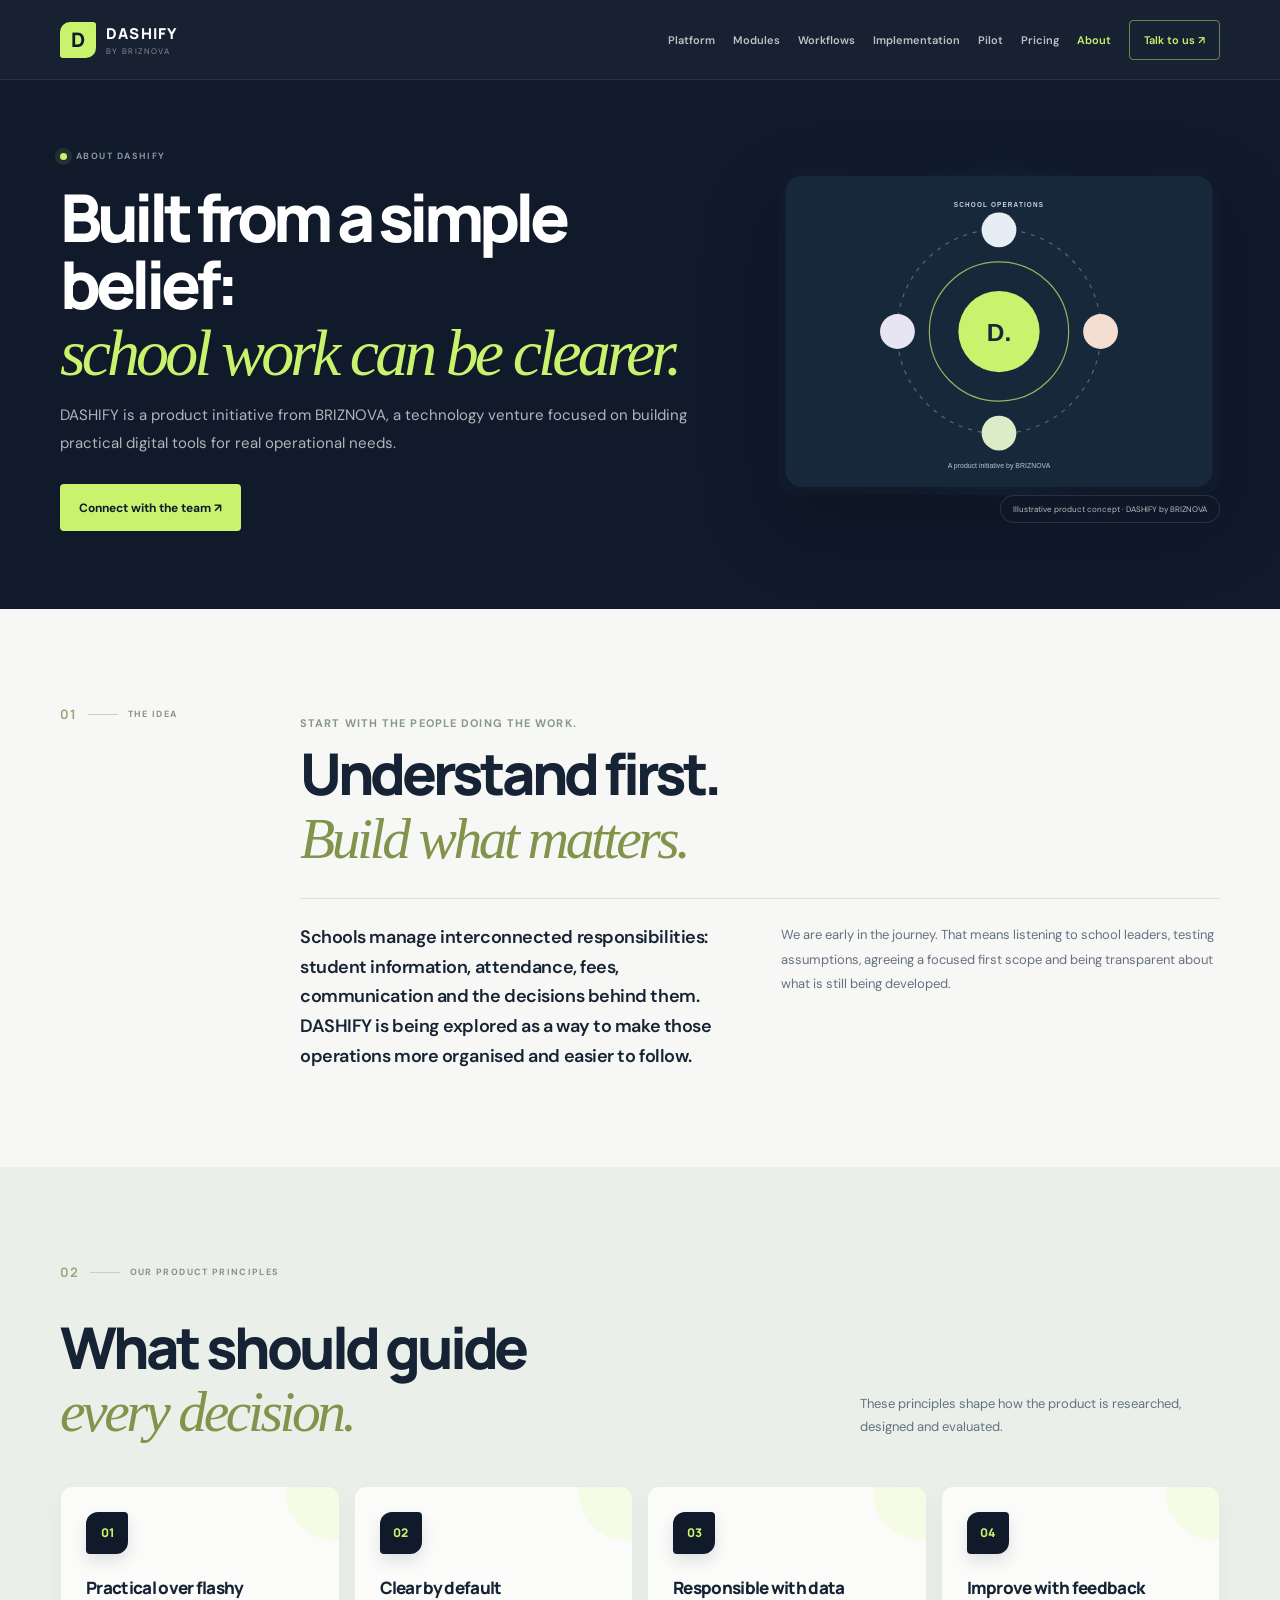
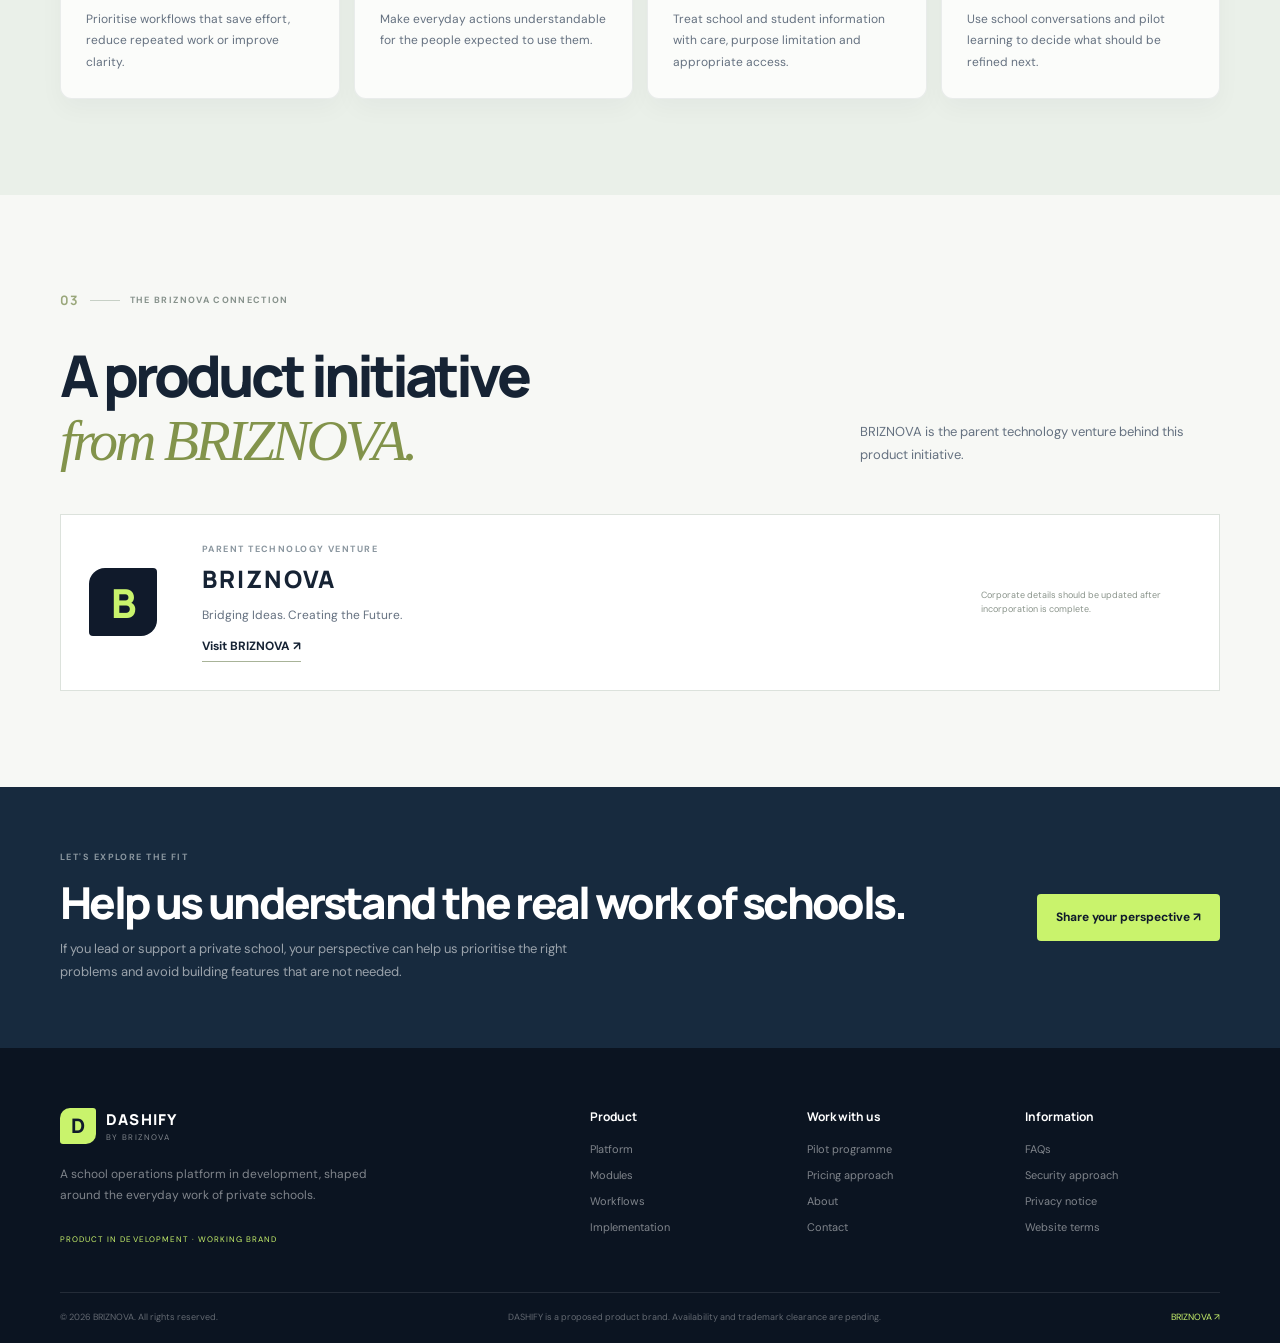
==== about.html @ c865d941 "initial commits" ====
<!doctype html><html lang='en'><head><meta charset='utf-8'><meta name='viewport' content='width=device-width, initial-scale=1'><meta name='theme-color' content='#101a2b'><meta name='description' content='Learn about DASHIFY, a school operations product initiative from BRIZNOVA, and the principles guiding development.'><meta property='og:type' content='website'><meta property='og:title' content='About DASHIFY | DASHIFY'><meta property='og:description' content='Learn about DASHIFY, a school operations product initiative from BRIZNOVA, and the principles guiding development.'><title>About DASHIFY | DASHIFY by BRIZNOVA</title><link rel='preconnect' href='https://fonts.googleapis.com'><link rel='preconnect' href='https://fonts.gstatic.com' crossorigin><link href='https://fonts.googleapis.com/css2?family=DM+Sans:wght@400;500;600;700&family=Manrope:wght@400;500;600;700;800&display=swap' rel='stylesheet'><link rel='icon' type='image/svg+xml' href='assets/dashify-mark.svg'><link rel='stylesheet' href='styles.css'></head><body><a class='skip-link' href='#main'>Skip to content</a><header class='site-header'><div class='container nav-shell'><a class='brand' href='index.html'><span class='brand-symbol'>D</span><span class='brand-copy'><strong>DASHIFY</strong><small>BY BRIZNOVA</small></span></a><button class='menu-toggle' aria-expanded='false' aria-controls='primary-nav' aria-label='Open navigation'><span></span><span></span></button><nav class='primary-nav' id='primary-nav' aria-label='Main navigation'><a href='platform.html'>Platform</a><a href='modules.html'>Modules</a><a href='workflows.html'>Workflows</a><a href='implementation.html'>Implementation</a><a href='pilot.html'>Pilot</a><a href='pricing.html'>Pricing</a><a href='about.html'>About</a><a class='nav-cta' href='contact.html'>Talk to us <span>↗</span></a></nav></div></header><main id='main'><section class='page-hero'><div class='container page-hero-grid'><div><div class='eyebrow'><i></i>ABOUT DASHIFY</div><h1>Built from a simple belief:<br><em>school work can be clearer.</em></h1><p class='hero-lede'>DASHIFY is a product initiative from BRIZNOVA, a technology venture focused on building practical digital tools for real operational needs.</p><div class='hero-actions'><a class='button button-lime' href='contact.html'>Connect with the team ↗</a></div></div><div class='hero-aside hero-aside-art'><img src='assets/about.svg' alt='DASHIFY and school operations visual' loading='eager'><span class='aside-caption'>Illustrative product concept · DASHIFY by BRIZNOVA</span></div></div></section>
<section class='section section-paper'><div class='container split-intro'><div><div class='section-kicker'><b>01</b><span></span>THE IDEA</div></div><div><p class='overline'>Start with the people doing the work.</p><h2>Understand first.<br><em>Build what matters.</em></h2><div class='intro-columns'><p class='lead-copy'>Schools manage interconnected responsibilities: student information, attendance, fees, communication and the decisions behind them. DASHIFY is being explored as a way to make those operations more organised and easier to follow.</p><p class='muted-copy'>We are early in the journey. That means listening to school leaders, testing assumptions, agreeing a focused first scope and being transparent about what is still being developed.</p></div></div></div></section>
<section class='section section-tint'><div class='container'><div class='section-head'><div class='section-kicker'><b>02</b><span></span>OUR PRODUCT PRINCIPLES</div><div class='head-row'><h2>What should guide<br><em>every decision.</em></h2><p>These principles shape how the product is researched, designed and evaluated.</p></div></div><div class='card-grid four'><article class='info-card'><div class='card-icon'>01</div><h3>Practical over flashy</h3><p>Prioritise workflows that save effort, reduce repeated work or improve clarity.</p></article><article class='info-card'><div class='card-icon'>02</div><h3>Clear by default</h3><p>Make everyday actions understandable for the people expected to use them.</p></article><article class='info-card'><div class='card-icon'>03</div><h3>Responsible with data</h3><p>Treat school and student information with care, purpose limitation and appropriate access.</p></article><article class='info-card'><div class='card-icon'>04</div><h3>Improve with feedback</h3><p>Use school conversations and pilot learning to decide what should be refined next.</p></article></div></div></section>
<section class='section section-paper'><div class='container'><div class='section-head'><div class='section-kicker'><b>03</b><span></span>THE BRIZNOVA CONNECTION</div><div class='head-row'><h2>A product initiative<br><em>from BRIZNOVA.</em></h2><p>BRIZNOVA is the parent technology venture behind this product initiative.</p></div></div><div class='parent-card'><div class='parent-mark'>B</div><div><span class='eyebrow'>PARENT TECHNOLOGY VENTURE</span><h3>BRIZNOVA</h3><p>Bridging Ideas. Creating the Future.</p><a class='text-link' href='https://briznova.com' target='_blank' rel='noopener'>Visit BRIZNOVA ↗</a></div><small>Corporate details should be updated after incorporation is complete.</small></div></div></section>
<section class='cta-band'><div class='container cta-inner'><div><span class='eyebrow'>LET'S EXPLORE THE FIT</span><h2>Help us understand the real work of schools.</h2><p>If you lead or support a private school, your perspective can help us prioritise the right problems and avoid building features that are not needed.</p></div><a class='button button-lime' href='contact.html'>Share your perspective ↗</a></div></section></main><footer class='site-footer'><div class='container footer-main'><div class='footer-brand'><a class='brand' href='index.html'><span class='brand-symbol'>D</span><span class='brand-copy'><strong>DASHIFY</strong><small>BY BRIZNOVA</small></span></a><p>A school operations platform in development, shaped around the everyday work of private schools.</p><span class='stage-note'>PRODUCT IN DEVELOPMENT · WORKING BRAND</span></div><div class='footer-links'><div><b>Product</b><a href='platform.html'>Platform</a><a href='modules.html'>Modules</a><a href='workflows.html'>Workflows</a><a href='implementation.html'>Implementation</a></div><div><b>Work with us</b><a href='pilot.html'>Pilot programme</a><a href='pricing.html'>Pricing approach</a><a href='about.html'>About</a><a href='contact.html'>Contact</a></div><div><b>Information</b><a href='faq.html'>FAQs</a><a href='security.html'>Security approach</a><a href='privacy.html'>Privacy notice</a><a href='terms.html'>Website terms</a></div></div></div><div class='container footer-bottom'><span>© <span id='year'></span> BRIZNOVA. All rights reserved.</span><span>DASHIFY is a proposed product brand. Availability and trademark clearance are pending.</span><a href='https://briznova.com' target='_blank' rel='noopener'>BRIZNOVA ↗</a></div></footer><script src='script.js' defer></script></body></html>
---- styles.css ----
:root {
  --navy: #101a2b;
  --ink: #162334;
  --muted: #657180;
  --paper: #f7f8f5;
  --tint: #eaf0e9;
  --lime: #c9f36c;
  --line: #dce2dc;
  --font-body: "DM Sans", Arial, sans-serif;
  --font-display: "Manrope", "DM Sans", sans-serif;
  --shadow: 0 24px 70px rgba(19, 36, 46, 0.12);
}
* {
  box-sizing: border-box;
}
html {
  scroll-behavior: smooth;
}
body {
  margin: 0;
  background: var(--paper);
  color: var(--ink);
  font: 15px var(--font-body);
  -webkit-font-smoothing: antialiased;
}
a {
  color: inherit;
  text-decoration: none;
}
button,
input,
select,
textarea {
  font: inherit;
}
.container {
  width: min(1160px, calc(100% - 48px));
  margin-inline: auto;
}
.skip-link {
  position: absolute;
  left: -9999px;
  top: 12px;
  background: #fff;
  padding: 12px;
  z-index: 1000;
}
.skip-link:focus {
  left: 12px;
}
.site-header {
  height: 80px;
  position: sticky;
  top: 0;
  z-index: 100;
  background: rgba(16, 26, 43, 0.97);
  backdrop-filter: blur(14px);
  border-bottom: 1px solid rgba(255, 255, 255, 0.08);
}
.nav-shell {
  height: 100%;
  display: flex;
  align-items: center;
  justify-content: space-between;
}
.brand {
  display: flex;
  align-items: center;
  gap: 10px;
  color: #fff;
}
.brand-symbol {
  width: 36px;
  height: 36px;
  display: grid;
  place-items: center;
  background: var(--lime);
  color: var(--navy);
  border-radius: 10px 3px;
  font: 800 20px var(--font-display);
}
.brand-copy {
  display: grid;
  gap: 2px;
}
.brand-copy strong {
  font: 800 15px var(--font-display);
  letter-spacing: 0.08em;
}
.brand-copy small {
  font-size: 8px;
  letter-spacing: 0.17em;
  color: rgba(255, 255, 255, 0.48);
}
.primary-nav {
  display: flex;
  align-items: center;
  gap: 18px;
  color: rgba(255, 255, 255, 0.72);
  font-size: 11px;
  font-weight: 600;
}
.primary-nav a:hover,
.primary-nav a[aria-current="page"] {
  color: var(--lime);
}
.primary-nav .nav-cta {
  padding: 12px 14px;
  border: 1px solid rgba(201, 243, 108, 0.48);
  border-radius: 4px;
  color: var(--lime);
}
.menu-toggle {
  display: none;
  background: none;
  border: 0;
  padding: 8px;
}
.menu-toggle span {
  display: block;
  width: 23px;
  height: 2px;
  background: #fff;
  margin: 5px;
}
.home-hero,
.page-hero {
  position: relative;
  overflow: hidden;
  background: var(--navy);
  color: #fff;
}
.home-hero {
  padding: 82px 0 22px;
  min-height: 680px;
}
.home-copy h1 em.test-123 {
  white-space: nowrap;
  font-size: clamp(1.5rem, 5.2vw, 4rem);
}
.hero-grid-lines {
  position: absolute;
  inset: 0;
  background-image:
    linear-gradient(rgba(255, 255, 255, 0.035) 1px, transparent 1px),
    linear-gradient(90deg, rgba(255, 255, 255, 0.035) 1px, transparent 1px);
  background-size: 72px 72px;
  mask-image: linear-gradient(90deg, black, transparent 95%);
}
.home-grid {
  position: relative;
  display: grid;
  grid-template-columns: 1fr 1fr;
  gap: 38px;
  align-items: center;
}
.home-copy {
  padding-bottom: 35px;
}
.eyebrow {
  display: flex;
  align-items: center;
  gap: 9px;
  color: #8a969f;
  font-size: 9px;
  letter-spacing: 0.16em;
  font-weight: 700;
}
.eyebrow i {
  width: 7px;
  height: 7px;
  background: var(--lime);
  border-radius: 50%;
  box-shadow: 0 0 0 5px rgba(201, 243, 108, 0.1);
}
.eyebrow-on-dark {
  color: rgba(255, 255, 255, 0.55);
}
.home-copy h1,
.page-hero h1 {
  margin: 25px 0 18px;
  font: 800 clamp(48px, 6vw, 74px)/1.01 var(--font-display);
  letter-spacing: -0.075em;
}
.home-copy h1 em,
.page-hero h1 em,
.section h2 em,
.head-row h2 em,
.approach-grid h2 em,
.contact-copy h2 em {
  font-family: Georgia, serif;
  font-weight: 400;
  color: var(--lime);
  letter-spacing: -0.06em;
}
.hero-lede {
  max-width: 570px;
  color: rgba(255, 255, 255, 0.68);
  font-size: 15px;
  line-height: 1.85;
}
.hero-actions {
  display: flex;
  flex-wrap: wrap;
  gap: 12px;
  margin-top: 27px;
}
.button {
  display: inline-flex;
  align-items: center;
  justify-content: center;
  gap: 14px;
  padding: 14px 18px;
  min-height: 47px;
  border-radius: 4px;
  font-size: 12px;
  font-weight: 700;
  transition:
    transform 0.2s,
    background 0.2s;
  cursor: pointer;
  border: 1px solid transparent;
}
.button:hover {
  transform: translateY(-2px);
}
.button-lime {
  background: var(--lime);
  color: var(--navy);
}
.button-lime:hover {
  background: #d9f79a;
}
.button-outline,
.button-quiet {
  border-color: rgba(255, 255, 255, 0.27);
  color: #fff;
}
.button-outline:hover,
.button-quiet:hover {
  border-color: var(--lime);
}
.button-dark {
  background: var(--navy);
  color: #fff;
}
.hero-proof {
  display: flex;
  align-items: center;
  flex-wrap: wrap;
  gap: 9px;
  margin-top: 38px;
  color: rgba(255, 255, 255, 0.46);
  font-size: 10px;
}
.hero-proof i {
  width: 6px;
  height: 6px;
  border-radius: 50%;
  background: var(--lime);
}
.hero-proof span {
  opacity: 0.4;
}
.hero-product {
  position: relative;
  min-height: 470px;
  display: flex;
  align-items: center;
  justify-content: center;
}
.dashboard-shell {
  position: relative;
  z-index: 2;
  width: min(100%, 500px);
  background: #f4f7f1;
  color: #223348;
  border-radius: 8px;
  overflow: hidden;
  box-shadow: 0 35px 90px rgba(0, 0, 0, 0.32);
  transform: rotate(2deg);
}
.dash-top {
  height: 56px;
  background: #fff;
  display: flex;
  align-items: center;
  justify-content: space-between;
  padding: 0 20px;
  border-bottom: 1px solid #e5ebe3;
}
.dash-brand {
  display: flex;
  align-items: center;
  gap: 10px;
  font: 800 11px var(--font-display);
  letter-spacing: 0.08em;
}
.dash-brand > b {
  width: 25px;
  height: 25px;
  border-radius: 7px 2px;
  background: var(--navy);
  color: var(--lime);
  display: grid;
  place-items: center;
}
.dash-brand small {
  display: block;
  font: 600 7px var(--font-body);
  color: #91a097;
  letter-spacing: 0.13em;
  margin-top: 2px;
}
.dash-status {
  font-size: 7px;
  letter-spacing: 0.15em;
  color: #829078;
  border: 1px solid #dce7d4;
  padding: 6px 8px;
  border-radius: 30px;
}
.dash-layout {
  display: flex;
  min-height: 300px;
}
.dash-side {
  width: 52px;
  background: #17293d;
  display: flex;
  align-items: center;
  flex-direction: column;
  gap: 16px;
  padding: 19px 0;
  color: #8c9aa7;
}
.dash-side i {
  width: 25px;
  height: 25px;
  display: grid;
  place-items: center;
  font-style: normal;
  border-radius: 6px;
}
.dash-side .active {
  background: var(--lime);
  color: #1b2b3e;
}
.dash-main {
  flex: 1;
  padding: 22px;
}
.dash-welcome {
  display: flex;
  justify-content: space-between;
  align-items: center;
  margin-bottom: 20px;
}
.dash-welcome small,
.dash-tile small {
  display: block;
  font-size: 7px;
  letter-spacing: 0.14em;
  color: #85928b;
  margin-bottom: 6px;
}
.dash-welcome strong {
  font: 800 17px var(--font-display);
  letter-spacing: -0.05em;
}
.fake-avatar {
  display: grid;
  place-items: center;
  width: 30px;
  height: 30px;
  border-radius: 50%;
  background: #d7e4c7;
  color: #516a36;
  font-weight: 700;
}
.dash-tiles {
  display: grid;
  grid-template-columns: 1fr 1fr;
  gap: 10px;
}
.dash-tile {
  background: #fff;
  border: 1px solid #e6ebe4;
  border-radius: 5px;
  padding: 13px;
  min-height: 108px;
}
.tile-large {
  grid-column: span 2;
  min-height: 95px;
}
.dash-tile b {
  display: block;
  font: 700 12px var(--font-display);
  color: #2b3a4a;
}
.tile-line {
  display: block;
  margin-top: 12px;
  height: 5px;
  background: #eff2ed;
  border-radius: 10px;
  overflow: hidden;
}
.tile-line i {
  display: block;
  width: 70%;
  height: 100%;
  background: #b4d47b;
}
.tile-check {
  width: 24px;
  height: 24px;
  border-radius: 50%;
  background: #e8f3d6;
  color: #6b9133;
  display: grid;
  place-items: center;
  font-weight: 800;
  margin-bottom: 8px;
}
.tile-bars {
  height: 25px;
  display: flex;
  align-items: end;
  gap: 4px;
  margin: 1px 0 5px;
}
.tile-bars i {
  width: 7px;
  background: #b5ce8b;
  border-radius: 2px 2px 0 0;
}
.tile-bars i:nth-child(1) {
  height: 11px;
}
.tile-bars i:nth-child(2) {
  height: 16px;
}
.tile-bars i:nth-child(3) {
  height: 12px;
}
.tile-bars i:nth-child(4) {
  height: 22px;
}
.tile-bars i:nth-child(5) {
  height: 18px;
}
.dash-bottom {
  display: flex;
  justify-content: space-between;
  margin-top: 17px;
  color: #95a198;
  font-size: 7px;
  letter-spacing: 0.12em;
}
.float-chip {
  position: absolute;
  z-index: 3;
  display: flex;
  gap: 9px;
  padding: 10px 13px;
  background: #23364b;
  color: var(--lime);
  border: 1px solid rgba(255, 255, 255, 0.14);
  border-radius: 4px;
  font-size: 9px;
  box-shadow: 0 15px 35px rgba(0, 0, 0, 0.22);
}
.float-chip span {
  color: rgba(255, 255, 255, 0.82);
}
.chip-one {
  top: 40px;
  left: 0;
}
.chip-two {
  right: -5px;
  top: 46%;
}
.chip-three {
  bottom: 43px;
  left: 9px;
}
.visual-note {
  position: absolute;
  bottom: 0;
  right: 4px;
  color: rgba(255, 255, 255, 0.36);
  font-size: 9px;
}
.hero-foot {
  display: flex;
  justify-content: space-between;
  color: rgba(255, 255, 255, 0.34);
  font-size: 8px;
  letter-spacing: 0.16em;
  padding-top: 10px;
}
.section {
  padding: 96px 0;
}
.section-paper {
  background: var(--paper);
}
.section-tint {
  background: var(--tint);
}
.section-dark {
  background: var(--navy);
  color: #fff;
}
.split-intro {
  display: grid;
  grid-template-columns: 190px 1fr;
  gap: 50px;
}
.section-kicker {
  display: flex;
  align-items: center;
  gap: 10px;
  color: #87928c;
  font-size: 9px;
  letter-spacing: 0.15em;
  font-weight: 700;
}
.section-kicker b {
  font: 700 13px var(--font-display);
  color: #9aa77b;
}
.section-kicker span {
  width: 30px;
  height: 1px;
  background: #c7d0c6;
}
.overline {
  color: #8a978d;
  font-size: 11px;
  letter-spacing: 0.1em;
  text-transform: uppercase;
  font-weight: 700;
}
.section h2,
.head-row h2,
.approach-grid h2,
.contact-copy h2 {
  font: 800 clamp(38px, 4.5vw, 58px)/1.08 var(--font-display);
  letter-spacing: -0.07em;
  margin: 12px 0 0;
}
.section h2 em,
.head-row h2 em {
  color: #82934b;
}
.intro-columns {
  display: grid;
  grid-template-columns: 1fr 1fr;
  gap: 42px;
  margin-top: 28px;
  padding-top: 24px;
  border-top: 1px solid var(--line);
}
.lead-copy {
  font-size: 18px;
  line-height: 1.65;
  font-weight: 600;
  letter-spacing: -0.025em;
  margin: 0;
}
.muted-copy {
  font-size: 13px;
  line-height: 1.9;
  color: var(--muted);
  margin: 0;
}
.section-head {
  margin-bottom: 42px;
}
.head-row {
  display: flex;
  align-items: end;
  justify-content: space-between;
  gap: 32px;
  margin-top: 23px;
}
.head-row p {
  max-width: 360px;
  color: var(--muted);
  line-height: 1.8;
  font-size: 13px;
  margin: 0 0 5px;
}
.card-grid {
  display: grid;
  gap: 14px;
}
.card-grid.four {
  grid-template-columns: repeat(4, 1fr);
}
.card-grid.three {
  grid-template-columns: repeat(3, 1fr);
}
.card-grid.two {
  grid-template-columns: repeat(2, 1fr);
}
.info-card {
  min-height: 195px;
  padding: 25px;
  background: rgba(255, 255, 255, 0.78);
  border: 1px solid rgba(31, 54, 54, 0.08);
  border-radius: 5px;
  transition:
    transform 0.2s,
    box-shadow 0.2s;
}
.info-card:hover {
  transform: translateY(-4px);
  box-shadow: var(--shadow);
}
.card-icon {
  width: 32px;
  height: 32px;
  display: grid;
  place-items: center;
  border-radius: 8px 2px;
  background: var(--navy);
  color: var(--lime);
  font: 800 12px var(--font-display);
  margin-bottom: 22px;
}
.card-tag {
  display: block;
  color: #84916d;
  font-size: 8px;
  letter-spacing: 0.13em;
  font-weight: 700;
  margin: -10px 0 9px;
}
.info-card h3 {
  font: 800 17px var(--font-display);
  letter-spacing: -0.04em;
  margin: 0 0 10px;
}
.info-card p {
  font-size: 12px;
  line-height: 1.8;
  color: var(--muted);
  margin: 0;
}
.section-footnote {
  font-size: 10px;
  color: #87918a;
  margin-top: 18px;
  line-height: 1.7;
}
.center-link {
  text-align: center;
  margin-top: 32px;
}
.text-link {
  display: inline-flex;
  gap: 12px;
  align-items: center;
  font-size: 12px;
  font-weight: 700;
  border-bottom: 1px solid #a8b398;
  padding-bottom: 7px;
}
.role-row {
  display: grid;
  grid-template-columns: repeat(3, 1fr);
  border-top: 1px solid var(--line);
  border-bottom: 1px solid var(--line);
}
.role-row article {
  padding: 28px;
  border-right: 1px solid var(--line);
}
.role-row article:first-child {
  padding-left: 0;
}
.role-row article:last-child {
  border: 0;
}
.role-row span {
  font-size: 8px;
  letter-spacing: 0.14em;
  color: #86927f;
}
.role-row h3 {
  font: 800 21px var(--font-display);
  letter-spacing: -0.05em;
  margin: 30px 0 9px;
}
.role-row p {
  color: var(--muted);
  font-size: 12px;
  line-height: 1.85;
}
.approach-grid {
  display: grid;
  grid-template-columns: 1fr 1fr;
  gap: 75px;
}
.approach-grid .section-kicker {
  color: rgba(255, 255, 255, 0.45);
}
.approach-grid h2 em {
  color: var(--lime);
}
.approach-steps > div {
  display: flex;
  gap: 20px;
  padding: 16px 0;
  border-bottom: 1px solid rgba(255, 255, 255, 0.12);
}
.approach-steps b {
  color: var(--lime);
  font: 700 12px var(--font-display);
}
.approach-steps span {
  display: grid;
  gap: 5px;
}
.approach-steps strong {
  font: 700 15px var(--font-display);
}
.approach-steps small {
  color: rgba(255, 255, 255, 0.56);
  font-size: 12px;
  line-height: 1.7;
}
.cta-band {
  background: #172a3e;
  color: #fff;
  padding: 64px 0;
}
.cta-inner {
  display: flex;
  align-items: center;
  justify-content: space-between;
  gap: 32px;
}
.cta-inner h2 {
  font: 800 clamp(30px, 3.6vw, 44px)/1.12 var(--font-display);
  letter-spacing: -0.06em;
  margin: 15px 0 10px;
}
.cta-inner p {
  color: rgba(255, 255, 255, 0.57);
  max-width: 560px;
  font-size: 13px;
  line-height: 1.8;
  margin: 0;
}
.page-hero {
  padding: 70px 0 78px;
}
.page-hero-grid {
  display: grid;
  grid-template-columns: 1.2fr 0.8fr;
  gap: 55px;
  align-items: center;
}
.page-hero h1 {
  font-size: clamp(42px, 5.3vw, 66px);
  margin: 22px 0 15px;
}
.page-hero h1 em {
  color: var(--lime);
}
.page-hero .hero-lede {
  max-width: 640px;
  font-size: 15px;
}
.hero-aside {
  position: relative;
  min-height: 270px;
  display: grid;
  place-items: center;
}
.aside-orbit {
  position: absolute;
  width: 265px;
  height: 265px;
  border: 1px solid rgba(201, 243, 108, 0.18);
  border-radius: 50%;
  box-shadow:
    0 0 0 35px rgba(201, 243, 108, 0.025),
    0 0 0 70px rgba(201, 243, 108, 0.02);
}
.aside-card {
  position: relative;
  z-index: 2;
  width: 255px;
  min-height: 190px;
  padding: 21px;
  background: #1d3044;
  border: 1px solid rgba(255, 255, 255, 0.12);
  border-radius: 7px;
  box-shadow: 0 30px 70px rgba(0, 0, 0, 0.2);
}
.aside-card > small {
  font-size: 7px;
  letter-spacing: 0.15em;
  color: rgba(255, 255, 255, 0.5);
}
.aside-symbol {
  font: 800 62px/0.95 var(--font-display);
  color: #fff;
  letter-spacing: -0.1em;
  margin: 16px 0;
}
.aside-symbol span {
  color: var(--lime);
}
.aside-card strong {
  font: 700 17px/1.25 var(--font-display);
}
.aside-card em {
  font-family: Georgia, serif;
  color: var(--lime);
  font-weight: 400;
}
.aside-rule {
  margin-top: 17px;
  font-size: 7px;
  letter-spacing: 0.13em;
  color: rgba(255, 255, 255, 0.42);
}
.aside-caption {
  position: absolute;
  bottom: -2px;
  right: 0;
  color: rgba(255, 255, 255, 0.35);
  font-size: 8px;
}
.principle-grid {
  display: grid;
  grid-template-columns: repeat(4, 1fr);
  gap: 12px;
}
.module-list {
  border-top: 1px solid var(--line);
}
.module-row {
  display: grid;
  grid-template-columns: 60px 1fr 150px;
  gap: 22px;
  padding: 28px 0;
  border-bottom: 1px solid var(--line);
}
.module-no {
  font: 800 28px var(--font-display);
  color: #a5b385;
}
.module-label {
  font-size: 8px;
  letter-spacing: 0.15em;
  color: #85916e;
  font-weight: 700;
}
.module-row h3 {
  font: 800 22px var(--font-display);
  margin: 7px 0;
}
.module-row p {
  max-width: 670px;
  color: var(--muted);
  font-size: 13px;
  line-height: 1.8;
}
.module-row ul,
.workflow-card ul {
  padding-left: 17px;
  color: #596674;
  font-size: 12px;
  line-height: 2;
}
.module-state {
  align-self: start;
  justify-self: end;
  font-size: 8px;
  letter-spacing: 0.1em;
  color: #788a54;
  background: #e4edcf;
  padding: 8px 10px;
  border-radius: 3px;
}
.workflow-grid {
  display: grid;
  grid-template-columns: repeat(2, 1fr);
  gap: 14px;
}
.workflow-card {
  background: #fff;
  padding: 28px;
  border: 1px solid var(--line);
  border-radius: 5px;
}
.workflow-index {
  font-size: 8px;
  letter-spacing: 0.15em;
  color: #84916e;
  font-weight: 700;
}
.workflow-icon {
  display: grid;
  place-items: center;
  width: 42px;
  height: 42px;
  margin: 24px 0 14px;
  background: var(--navy);
  color: var(--lime);
  font-size: 18px;
  border-radius: 9px 3px;
}
.workflow-card h3 {
  font: 800 20px var(--font-display);
  margin: 0 0 8px;
}
.workflow-card p {
  font-size: 12px;
  line-height: 1.8;
  color: var(--muted);
}
.planned-note {
  font-size: 8px;
  letter-spacing: 0.12em;
  color: #a46d42;
  font-weight: 700;
}
.timeline {
  border-top: 1px solid var(--line);
}
.timeline article {
  display: grid;
  grid-template-columns: 80px 1fr;
  gap: 22px;
  padding: 28px 0;
  border-bottom: 1px solid var(--line);
}
.timeline article > b {
  font: 800 34px var(--font-display);
  color: #a4b584;
}
.timeline article span {
  font-size: 8px;
  letter-spacing: 0.17em;
  color: #83916a;
  font-weight: 700;
}
.timeline h3 {
  font: 800 21px var(--font-display);
  margin: 7px 0;
}
.timeline p {
  max-width: 700px;
  color: var(--muted);
  font-size: 13px;
  line-height: 1.8;
}
.timeline ul {
  display: flex;
  flex-wrap: wrap;
  gap: 8px 25px;
  padding-left: 17px;
  color: #596674;
  font-size: 11px;
}
.pilot-scope {
  display: grid;
  grid-template-columns: 1.35fr 0.85fr;
  border: 1px solid #d8dfd4;
  background: #fff;
}
.scope-main,
.scope-side {
  padding: 32px;
}
.scope-side {
  background: #f0f2eb;
  border-left: 1px solid #d8dfd4;
}
.scope-label {
  font-size: 8px;
  letter-spacing: 0.15em;
  color: #85916e;
  font-weight: 700;
}
.scope-main h3,
.scope-side h3 {
  font: 800 24px var(--font-display);
  margin: 12px 0 18px;
}
.check-list {
  padding: 0;
  list-style: none;
}
.check-list li {
  padding: 10px 0;
  border-bottom: 1px solid #edf0e9;
  font-size: 13px;
  color: #475666;
}
.check-list li:before {
  content: "✓";
  color: #779746;
  font-weight: 800;
  margin-right: 12px;
}
.scope-side p {
  font-size: 12px;
  line-height: 1.85;
  color: var(--muted);
}
.scope-note {
  border-left: 2px solid #c4d88a;
  padding-left: 12px;
}
.number-steps {
  display: grid;
  grid-template-columns: repeat(3, 1fr);
  gap: 25px;
}
.number-steps > div {
  border-top: 1px solid rgba(255, 255, 255, 0.2);
  padding-top: 20px;
}
.number-steps b {
  display: block;
  color: var(--lime);
  font: 800 26px var(--font-display);
}
.number-steps strong {
  display: block;
  font: 700 16px var(--font-display);
  margin: 20px 0 8px;
}
.number-steps p {
  color: rgba(255, 255, 255, 0.58);
  font-size: 12px;
  line-height: 1.8;
}
.parent-card {
  display: grid;
  grid-template-columns: 90px 1fr auto;
  align-items: center;
  gap: 23px;
  padding: 28px;
  background: #fff;
  border: 1px solid var(--line);
}
.parent-mark {
  width: 68px;
  height: 68px;
  display: grid;
  place-items: center;
  background: var(--navy);
  color: var(--lime);
  font: 800 40px var(--font-display);
  border-radius: 16px 4px;
}
.parent-card h3 {
  font: 800 24px var(--font-display);
  letter-spacing: 0.08em;
  margin: 7px 0;
}
.parent-card p {
  color: var(--muted);
  font-size: 12px;
}
.parent-card > small {
  max-width: 210px;
  color: #8a948b;
  font-size: 9px;
  line-height: 1.6;
}
.note-panel {
  padding: 34px;
  background: #edf2e4;
  border: 1px solid #dce5ce;
}
.note-label {
  font-size: 8px;
  letter-spacing: 0.15em;
  color: #80915d;
  font-weight: 700;
}
.note-panel h2 {
  font-size: 32px;
  margin: 13px 0;
}
.note-panel p {
  max-width: 780px;
  color: #5f6b63;
  line-height: 1.8;
  font-size: 13px;
}
.faq-layout {
  display: grid;
  grid-template-columns: 0.7fr 1.3fr;
  gap: 65px;
}
.faq-layout h2 {
  margin: 15px 0 18px;
  font: 800 44px/1.1 var(--font-display);
  letter-spacing: -0.06em;
}
.faq-layout h2 em {
  font-family: Georgia, serif;
  color: #82934b;
  font-weight: 400;
}
.faq-list {
  border-top: 1px solid var(--line);
}
.faq-item {
  border-bottom: 1px solid var(--line);
}
.faq-item summary {
  list-style: none;
  cursor: pointer;
  display: flex;
  justify-content: space-between;
  gap: 20px;
  padding: 19px 0;
  font: 700 14px var(--font-display);
}
.faq-item summary::-webkit-details-marker {
  display: none;
}
.faq-item summary span {
  font-size: 21px;
  color: #82934b;
}
.faq-item[open] summary span {
  transform: rotate(45deg);
}
.faq-item > div {
  padding: 0 30px 18px 0;
}
.faq-item p {
  color: var(--muted);
  font-size: 12px;
  line-height: 1.85;
  margin: 0;
}
.contact-layout {
  display: grid;
  grid-template-columns: 0.8fr 1.2fr;
  gap: 60px;
}
.contact-copy h2 {
  font-size: 46px;
  margin: 19px 0;
}
.contact-copy h2 em {
  color: #82934b;
}
.contact-copy .lead-copy {
  font-size: 16px;
}
.contact-points {
  margin-top: 35px;
  border-top: 1px solid var(--line);
}
.contact-points > div {
  display: flex;
  gap: 15px;
  padding: 15px 0;
  border-bottom: 1px solid var(--line);
}
.contact-points b {
  font: 700 12px var(--font-display);
  color: #8a9a67;
}
.contact-points span {
  display: grid;
  gap: 4px;
}
.contact-points strong {
  font: 700 13px var(--font-display);
}
.contact-points small {
  color: var(--muted);
  font-size: 11px;
  line-height: 1.6;
}
.contact-disclaimer {
  margin-top: 23px;
  padding: 14px;
  border-left: 2px solid #d7a06c;
  background: #f4eee6;
  color: #80684f;
  font-size: 10px;
  line-height: 1.7;
}
.contact-form {
  background: #fff;
  padding: 30px;
  border: 1px solid var(--line);
  box-shadow: 0 18px 45px rgba(20, 40, 45, 0.06);
}
.form-heading h3 {
  font: 800 23px var(--font-display);
  margin: 10px 0 5px;
}
.form-heading p {
  font-size: 10px;
  color: #8a948d;
}
.form-grid {
  display: grid;
  grid-template-columns: 1fr 1fr;
  gap: 16px;
  margin: 23px 0;
}
.form-grid label {
  display: grid;
  gap: 7px;
  color: #475361;
  font-size: 10px;
  font-weight: 700;
}
.form-grid input,
.form-grid select,
.form-grid textarea {
  width: 100%;
  border: 1px solid #dce3dc;
  background: #fbfcfa;
  border-radius: 3px;
  padding: 12px;
  color: #253344;
  font-size: 12px;
  outline: none;
}
.form-grid input:focus,
.form-grid select:focus,
.form-grid textarea:focus {
  border-color: #9dbd5d;
  box-shadow: 0 0 0 3px rgba(201, 243, 108, 0.17);
}
.form-grid textarea {
  resize: vertical;
}
.field-full {
  grid-column: 1/-1;
}
.form-grid .consent {
  display: flex;
  align-items: start;
  gap: 10px;
  font-weight: 500;
  line-height: 1.6;
}
.consent input {
  width: 15px;
  margin-top: 2px;
}
.form-status,
.form-privacy {
  font-size: 10px;
  color: #89938c;
  line-height: 1.7;
}
.form-status {
  padding: 10px;
  background: #f4f6f1;
  border-radius: 3px;
}
.form-privacy a {
  text-decoration: underline;
}
.legal-copy {
  max-width: 820px;
}
.legal-copy h2 {
  font: 800 20px var(--font-display);
  margin: 34px 0 10px;
}
.legal-copy p {
  font-size: 13px;
  line-height: 1.9;
  color: #5d6974;
}
.legal-meta {
  font-size: 10px !important;
  color: #89938c !important;
}
.legal-alert {
  background: #fff5e8;
  border: 1px solid #ecd7b8;
  padding: 17px 19px;
  color: #765a36;
  font-size: 12px;
  line-height: 1.8;
}
.legal-alert strong {
  color: #5d4529;
}
.site-footer {
  background: #0b1421;
  color: #fff;
  padding: 60px 0 20px;
}
.footer-main {
  display: grid;
  grid-template-columns: 1fr 1.4fr;
  gap: 80px;
  padding-bottom: 45px;
}
.footer-brand > p {
  max-width: 310px;
  color: rgba(255, 255, 255, 0.48);
  font-size: 12px;
  line-height: 1.8;
  margin: 20px 0;
}
.stage-note {
  font-size: 8px;
  letter-spacing: 0.13em;
  color: var(--lime);
}
.footer-links {
  display: grid;
  grid-template-columns: repeat(3, 1fr);
  gap: 22px;
}
.footer-links > div {
  display: grid;
  align-content: start;
  gap: 12px;
}
.footer-links b {
  font: 700 12px var(--font-display);
  margin-bottom: 5px;
}
.footer-links a {
  font-size: 11px;
  color: rgba(255, 255, 255, 0.48);
}
.footer-links a:hover {
  color: var(--lime);
}
.footer-bottom {
  display: flex;
  align-items: center;
  justify-content: space-between;
  gap: 15px;
  padding-top: 18px;
  border-top: 1px solid rgba(255, 255, 255, 0.1);
  font-size: 9px;
  color: rgba(255, 255, 255, 0.36);
}
.footer-bottom a {
  color: var(--lime);
}
@media (max-width: 1000px) {
  .primary-nav {
    gap: 11px;
    font-size: 10px;
  }
  .home-grid {
    gap: 24px;
  }
  .card-grid.four {
    grid-template-columns: repeat(2, 1fr);
  }
  .page-hero-grid {
    gap: 25px;
  }
  .footer-main {
    gap: 40px;
  }
}
@media (max-width: 760px) {
  .container {
    width: min(100% - 34px, 600px);
  }
  .site-header {
    height: 72px;
  }
  .menu-toggle {
    display: block;
  }
  .primary-nav {
    display: none;
    position: absolute;
    top: 72px;
    left: 0;
    right: 0;
    padding: 18px 24px 23px;
    background: #101a2b;
    border-top: 1px solid rgba(255, 255, 255, 0.1);
    flex-direction: column;
    align-items: stretch;
    gap: 0;
  }
  .primary-nav.is-open {
    display: flex;
  }
  .primary-nav a {
    padding: 12px 0;
    border-bottom: 1px solid rgba(255, 255, 255, 0.08);
  }
  .primary-nav .nav-cta {
    margin-top: 10px;
    padding: 13px;
    text-align: center;
    border: 1px solid rgba(201, 243, 108, 0.4);
  }
  .home-hero {
    padding: 60px 0 20px;
  }
  .home-grid {
    grid-template-columns: 1fr;
    gap: 14px;
  }
  .home-copy {
    padding-bottom: 0;
  }
  .home-copy h1 {
    font-size: clamp(46px, 13vw, 64px);
  }
  .hero-lede {
    font-size: 14px;
  }
  .hero-product {
    min-height: 390px;
    margin: 0 -7px;
  }
  .dashboard-shell {
    width: 94%;
  }
  .dash-main {
    padding: 16px;
  }
  .float-chip {
    font-size: 8px;
    padding: 8px 9px;
  }
  .chip-one {
    left: 0;
    top: 22px;
  }
  .chip-two {
    right: 0;
    top: 48%;
  }
  .chip-three {
    left: 5px;
    bottom: 36px;
  }
  .visual-note {
    right: 8px;
    bottom: 0;
    font-size: 8px;
  }
  .hero-foot {
    font-size: 7px;
    margin-top: 18px;
  }
  .section {
    padding: 68px 0;
  }
  .split-intro,
  .page-hero-grid,
  .approach-grid,
  .faq-layout,
  .contact-layout {
    grid-template-columns: 1fr;
    gap: 27px;
  }
  .intro-columns {
    grid-template-columns: 1fr;
    gap: 17px;
  }
  .head-row {
    display: block;
  }
  .head-row p {
    margin-top: 17px;
  }
  .card-grid.four,
  .card-grid.three,
  .card-grid.two,
  .principle-grid {
    grid-template-columns: 1fr;
  }
  .info-card {
    min-height: unset;
  }
  .role-row {
    grid-template-columns: 1fr;
  }
  .role-row article,
  .role-row article:first-child {
    padding: 23px 0;
    border-right: 0;
    border-bottom: 1px solid var(--line);
  }
  .role-row article h3 {
    margin-top: 18px;
  }
  .approach-grid {
    gap: 35px;
  }
  .cta-inner {
    display: block;
  }
  .cta-inner .button {
    margin-top: 23px;
  }
  .page-hero {
    padding: 53px 0 60px;
  }
  .page-hero h1 {
    font-size: clamp(39px, 11vw, 56px);
  }
  .hero-aside {
    min-height: 220px;
    margin-top: 5px;
  }
  .aside-caption {
    right: 8px;
  }
  .module-row {
    grid-template-columns: 40px 1fr;
    gap: 11px;
  }
  .module-state {
    grid-column: 2;
    justify-self: start;
  }
  .module-no {
    font-size: 22px;
  }
  .workflow-grid {
    grid-template-columns: 1fr;
  }
  .timeline article {
    grid-template-columns: 48px 1fr;
    gap: 13px;
  }
  .timeline article > b {
    font-size: 28px;
  }
  .pilot-scope {
    grid-template-columns: 1fr;
  }
  .scope-side {
    border-left: 0;
    border-top: 1px solid #d8dfd4;
  }
  .scope-main,
  .scope-side {
    padding: 23px;
  }
  .number-steps {
    grid-template-columns: 1fr;
    gap: 17px;
  }
  .parent-card {
    grid-template-columns: 60px 1fr;
  }
  .parent-mark {
    width: 55px;
    height: 55px;
  }
  .parent-card > small {
    grid-column: 1/-1;
  }
  .faq-layout h2 {
    font-size: 39px;
  }
  .contact-copy h2 {
    font-size: 40px;
  }
  .contact-form {
    padding: 21px;
  }
  .form-grid {
    grid-template-columns: 1fr;
  }
  .field-full {
    grid-column: auto;
  }
  .footer-main {
    grid-template-columns: 1fr;
    gap: 36px;
  }
  .footer-links {
    grid-template-columns: repeat(2, 1fr);
  }
  .footer-bottom {
    align-items: flex-start;
    flex-direction: column;
    line-height: 1.6;
  }
}
@media (prefers-reduced-motion: reduce) {
  html {
    scroll-behavior: auto;
  }
  *,
  *:before,
  *:after {
    transition: none !important;
    animation: none !important;
  }
}

/* VISUAL LAYER — stronger product storytelling and custom vector previews */
.hero-aside-art {
  min-height: 360px;
  display: flex;
  align-items: center;
  justify-content: center;
  padding: 10px 0 28px;
}
.hero-aside-art:before {
  content: "";
  position: absolute;
  width: 82%;
  aspect-ratio: 1;
  border-radius: 50%;
  background: radial-gradient(
    circle,
    rgba(201, 243, 108, 0.16),
    rgba(125, 155, 188, 0.05) 48%,
    transparent 72%
  );
  filter: blur(5px);
}
.hero-aside-art img {
  position: relative;
  z-index: 1;
  width: 100%;
  max-width: 520px;
  max-height: 390px;
  object-fit: contain;
  border-radius: 18px;
  box-shadow: 0 32px 80px rgba(0, 0, 0, 0.2);
}
.hero-aside-art .aside-caption {
  z-index: 2;
  right: 0;
  bottom: 0;
  background: rgba(16, 26, 43, 0.76);
  border: 1px solid rgba(255, 255, 255, 0.11);
  padding: 8px 12px;
  border-radius: 30px;
  color: rgba(255, 255, 255, 0.7);
}
.hero-dashboard-art {
  display: block;
  position: absolute;
  z-index: 2;
  width: 112%;
  max-width: 660px;
  right: -22px;
  top: 50%;
  transform: translateY(-50%) rotate(1deg);
  filter: drop-shadow(0 30px 34px rgba(0, 0, 0, 0.24));
}
.dashboard-shell {
  display: none !important;
}
.hero-product {
  min-height: 500px;
}
.float-chip {
  backdrop-filter: blur(8px);
}
.workspace-showcase {
  display: grid;
  grid-template-columns: 0.72fr 1.28fr;
  gap: 45px;
  align-items: center;
  margin-top: 62px;
  padding: 36px;
  background: #fff;
  border: 1px solid rgba(31, 54, 54, 0.08);
  border-radius: 16px;
  box-shadow: 0 24px 70px rgba(19, 36, 46, 0.08);
  overflow: hidden;
}
.showcase-copy {
  padding: 14px 0 14px 8px;
}
.showcase-label {
  display: inline-flex;
  align-items: center;
  gap: 8px;
  color: #82934b;
  font-size: 9px;
  letter-spacing: 0.16em;
  font-weight: 800;
}
.showcase-label:before {
  content: "";
  width: 22px;
  height: 2px;
  background: #c9f36c;
}
.showcase-copy h3,
.visual-band-copy h2 {
  font: 800 clamp(28px, 3.3vw, 42px)/1.1 var(--font-display);
  letter-spacing: -0.06em;
  color: #17283b;
  margin: 17px 0 13px;
}
.showcase-copy p,
.visual-band-copy p {
  color: #657180;
  font-size: 13px;
  line-height: 1.85;
  margin: 0 0 19px;
}
.showcase-image {
  position: relative;
  min-width: 0;
}
.showcase-image img {
  width: 100%;
  display: block;
  border-radius: 12px;
  box-shadow: 0 14px 38px rgba(17, 34, 45, 0.15);
}
.showcase-stamp {
  position: absolute;
  right: 14px;
  top: 14px;
  background: #c9f36c;
  color: #17283b;
  padding: 8px 11px;
  border-radius: 30px;
  font-size: 8px;
  letter-spacing: 0.14em;
  font-weight: 800;
}
.visual-band {
  padding: 50px 0;
  background: linear-gradient(120deg, #eef2e9, #f8f8f4);
}
.visual-band-grid {
  display: grid;
  grid-template-columns: 1.12fr 0.88fr;
  gap: 64px;
  align-items: center;
}
.visual-band-art img {
  display: block;
  width: 100%;
  max-height: 400px;
  object-fit: contain;
  border-radius: 18px;
  box-shadow: 0 20px 55px rgba(23, 40, 59, 0.1);
}
.visual-band-copy h2 {
  max-width: 470px;
}
.visual-module-strip {
  display: grid;
  grid-template-columns: repeat(3, 1fr);
  gap: 18px;
  padding-top: 6px;
  padding-bottom: 8px;
}
.visual-module-card {
  position: relative;
  overflow: hidden;
  background: #fff;
  border: 1px solid #e0e7df;
  border-radius: 14px;
  box-shadow: 0 12px 35px rgba(23, 40, 59, 0.06);
  transition:
    transform 0.25s,
    box-shadow 0.25s;
}
.visual-module-card:hover {
  transform: translateY(-5px);
  box-shadow: 0 20px 45px rgba(23, 40, 59, 0.12);
}
.visual-module-card img {
  width: 100%;
  display: block;
  aspect-ratio: 1.35;
  object-fit: cover;
}
.visual-module-card span {
  display: block;
  padding: 16px 18px;
  color: #596b55;
  font-size: 9px;
  letter-spacing: 0.12em;
  font-weight: 800;
}
.info-card {
  position: relative;
  overflow: hidden;
  border-radius: 12px;
  box-shadow: 0 10px 24px rgba(23, 40, 59, 0.035);
}
.info-card:after {
  content: "";
  position: absolute;
  width: 95px;
  height: 95px;
  right: -42px;
  top: -42px;
  border-radius: 50%;
  background: rgba(201, 243, 108, 0.15);
}
.card-icon {
  width: 42px;
  height: 42px;
  border-radius: 12px 4px;
  box-shadow: 0 7px 15px rgba(16, 26, 43, 0.12);
}
.role-row article {
  background: linear-gradient(180deg, rgba(255, 255, 255, 0.65), transparent);
}
@media (max-width: 1000px) {
  .hero-dashboard-art {
    width: 120%;
    right: -48px;
  }
  .workspace-showcase {
    gap: 25px;
    padding: 26px;
  }
  .visual-band-grid {
    gap: 35px;
  }
}
@media (max-width: 760px) {
  .hero-aside-art {
    min-height: 245px;
    padding: 0 0 24px;
  }
  .hero-aside-art img {
    max-height: 260px;
  }
  .hero-aside-art .aside-caption {
    right: 8px;
    bottom: 0;
    font-size: 8px;
  }
  .hero-dashboard-art {
    position: relative;
    width: 112%;
    right: auto;
    top: auto;
    transform: rotate(1deg);
    margin: -2px -5% 0;
  }
  .hero-product {
    min-height: 300px;
    display: block;
    margin: 0 -10px;
  }
  .workspace-showcase {
    grid-template-columns: 1fr;
    gap: 22px;
    margin-top: 38px;
    padding: 22px;
  }
  .showcase-copy {
    padding: 0;
  }
  .showcase-copy h3 {
    font-size: 29px;
  }
  .visual-band {
    padding: 36px 0;
  }
  .visual-band-grid {
    grid-template-columns: 1fr;
    gap: 23px;
  }
  .visual-band-art img {
    max-height: 270px;
  }
  .visual-module-strip {
    grid-template-columns: 1fr;
    gap: 14px;
  }
  .visual-module-card img {
    aspect-ratio: 1.7;
  }
  .float-chip {
    display: none;
  }
}
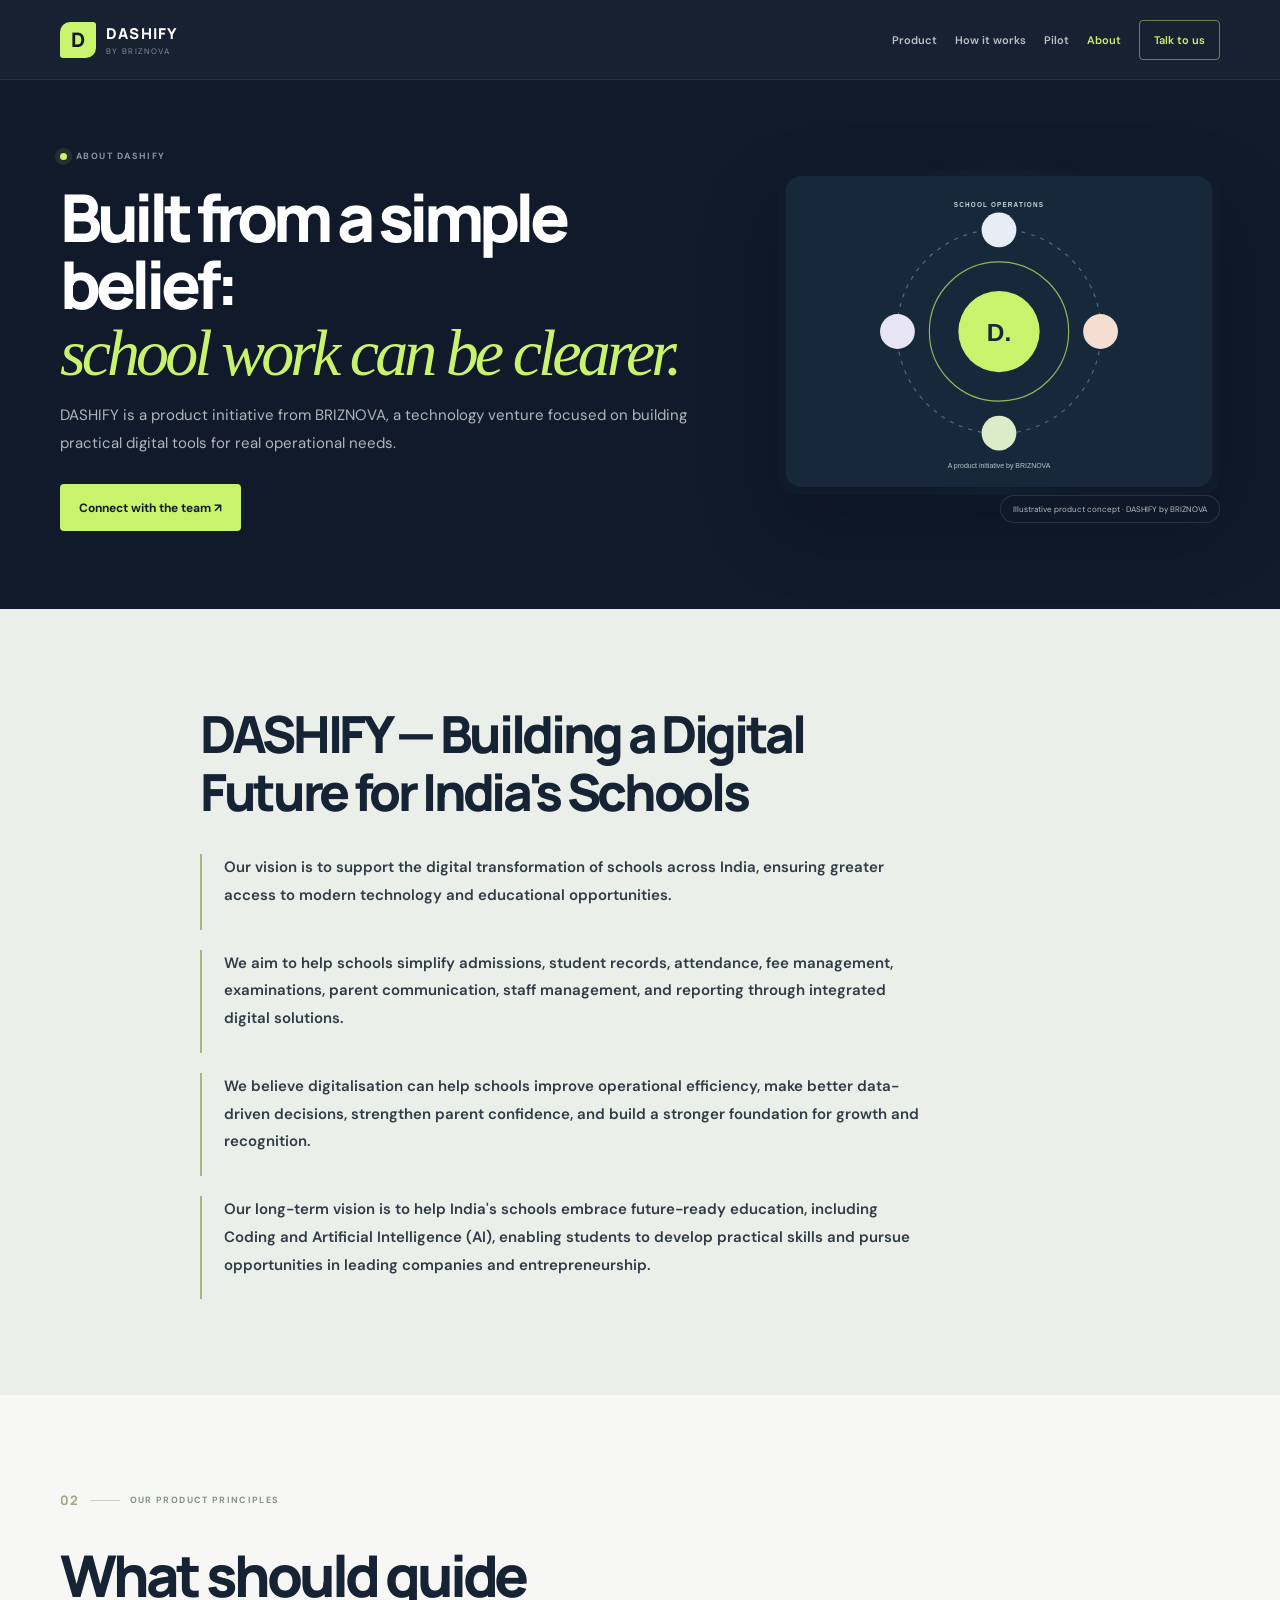
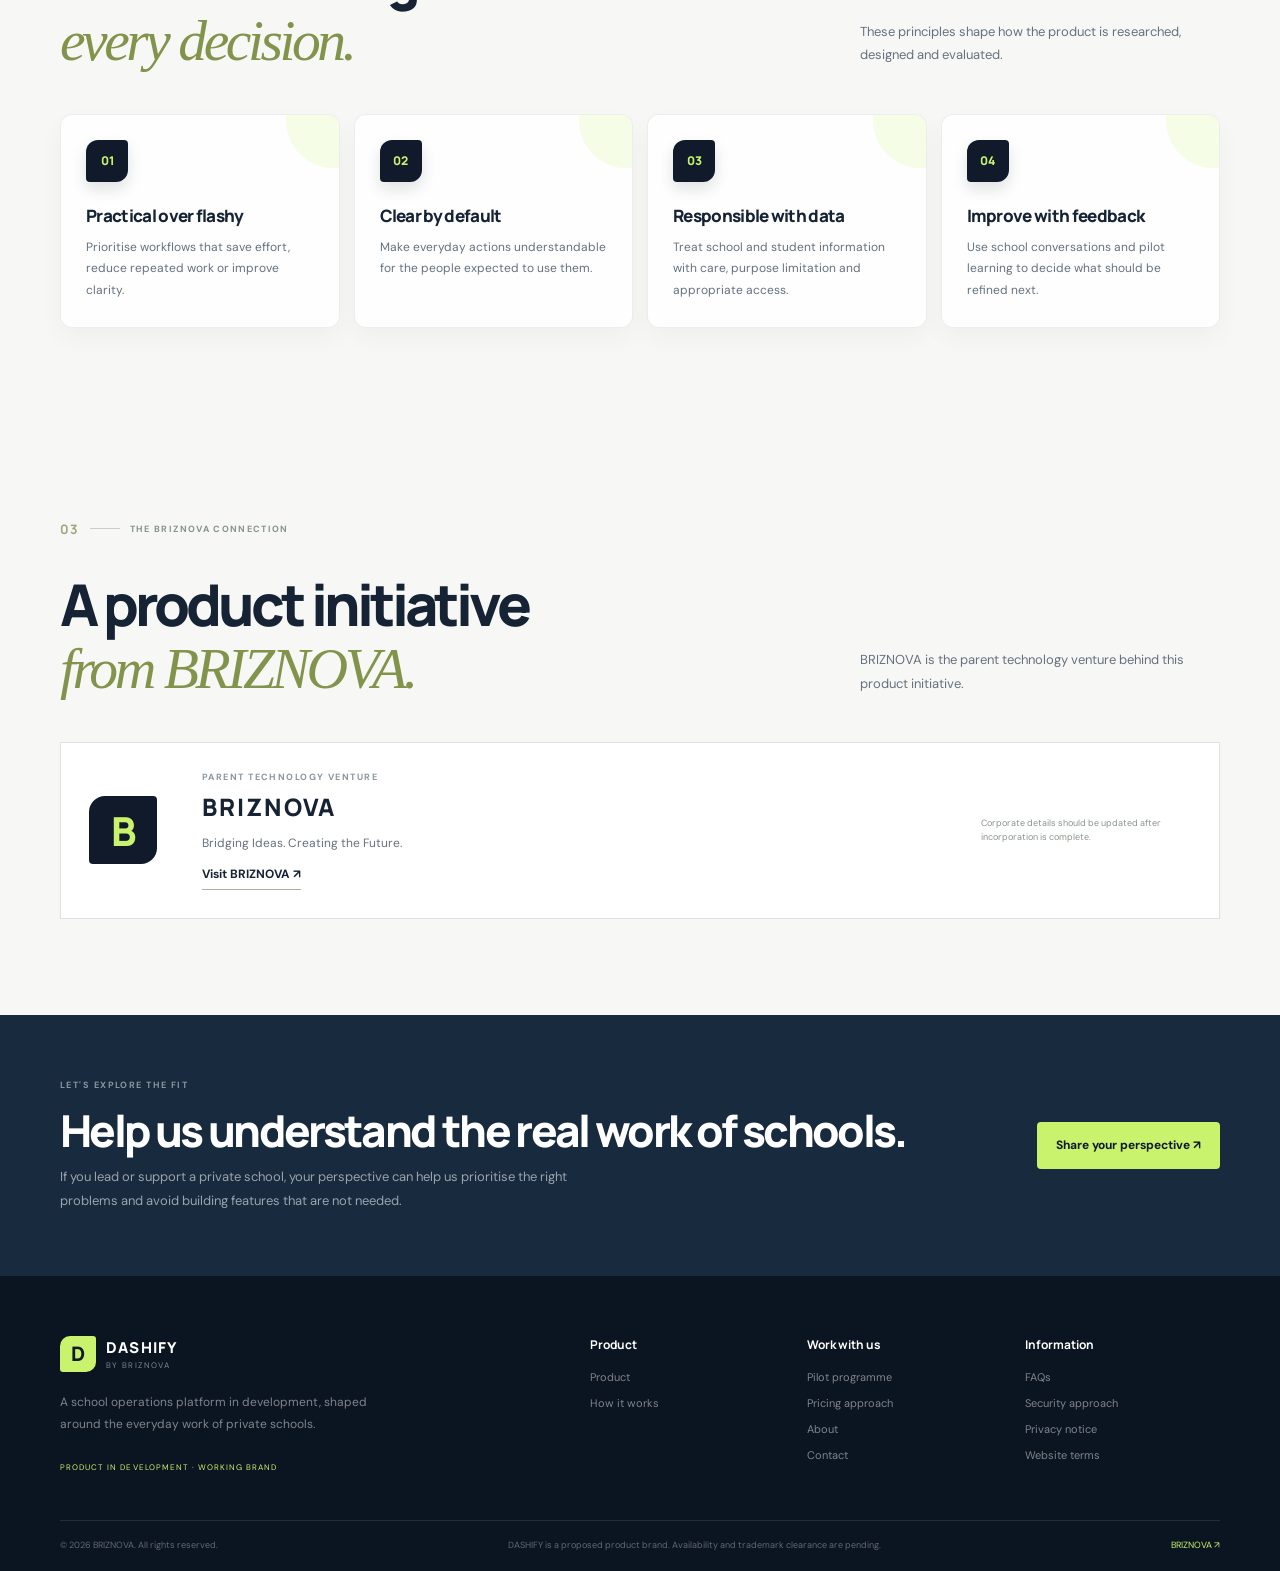
==== commit 66b19b60: "fixed image issue" ====
--- a/about.html
+++ b/about.html
@@ -1,5 +1,21 @@
-<!doctype html><html lang='en'><head><meta charset='utf-8'><meta name='viewport' content='width=device-width, initial-scale=1'><meta name='theme-color' content='#101a2b'><meta name='description' content='Learn about DASHIFY, a school operations product initiative from BRIZNOVA, and the principles guiding development.'><meta property='og:type' content='website'><meta property='og:title' content='About DASHIFY | DASHIFY'><meta property='og:description' content='Learn about DASHIFY, a school operations product initiative from BRIZNOVA, and the principles guiding development.'><title>About DASHIFY | DASHIFY by BRIZNOVA</title><link rel='preconnect' href='https://fonts.googleapis.com'><link rel='preconnect' href='https://fonts.gstatic.com' crossorigin><link href='https://fonts.googleapis.com/css2?family=DM+Sans:wght@400;500;600;700&family=Manrope:wght@400;500;600;700;800&display=swap' rel='stylesheet'><link rel='icon' type='image/svg+xml' href='assets/dashify-mark.svg'><link rel='stylesheet' href='styles.css'></head><body><a class='skip-link' href='#main'>Skip to content</a><header class='site-header'><div class='container nav-shell'><a class='brand' href='index.html'><span class='brand-symbol'>D</span><span class='brand-copy'><strong>DASHIFY</strong><small>BY BRIZNOVA</small></span></a><button class='menu-toggle' aria-expanded='false' aria-controls='primary-nav' aria-label='Open navigation'><span></span><span></span></button><nav class='primary-nav' id='primary-nav' aria-label='Main navigation'><a href='platform.html'>Platform</a><a href='modules.html'>Modules</a><a href='workflows.html'>Workflows</a><a href='implementation.html'>Implementation</a><a href='pilot.html'>Pilot</a><a href='pricing.html'>Pricing</a><a href='about.html'>About</a><a class='nav-cta' href='contact.html'>Talk to us <span>↗</span></a></nav></div></header><main id='main'><section class='page-hero'><div class='container page-hero-grid'><div><div class='eyebrow'><i></i>ABOUT DASHIFY</div><h1>Built from a simple belief:<br><em>school work can be clearer.</em></h1><p class='hero-lede'>DASHIFY is a product initiative from BRIZNOVA, a technology venture focused on building practical digital tools for real operational needs.</p><div class='hero-actions'><a class='button button-lime' href='contact.html'>Connect with the team ↗</a></div></div><div class='hero-aside hero-aside-art'><img src='assets/about.svg' alt='DASHIFY and school operations visual' loading='eager'><span class='aside-caption'>Illustrative product concept · DASHIFY by BRIZNOVA</span></div></div></section>
-<section class='section section-paper'><div class='container split-intro'><div><div class='section-kicker'><b>01</b><span></span>THE IDEA</div></div><div><p class='overline'>Start with the people doing the work.</p><h2>Understand first.<br><em>Build what matters.</em></h2><div class='intro-columns'><p class='lead-copy'>Schools manage interconnected responsibilities: student information, attendance, fees, communication and the decisions behind them. DASHIFY is being explored as a way to make those operations more organised and easier to follow.</p><p class='muted-copy'>We are early in the journey. That means listening to school leaders, testing assumptions, agreeing a focused first scope and being transparent about what is still being developed.</p></div></div></div></section>
-<section class='section section-tint'><div class='container'><div class='section-head'><div class='section-kicker'><b>02</b><span></span>OUR PRODUCT PRINCIPLES</div><div class='head-row'><h2>What should guide<br><em>every decision.</em></h2><p>These principles shape how the product is researched, designed and evaluated.</p></div></div><div class='card-grid four'><article class='info-card'><div class='card-icon'>01</div><h3>Practical over flashy</h3><p>Prioritise workflows that save effort, reduce repeated work or improve clarity.</p></article><article class='info-card'><div class='card-icon'>02</div><h3>Clear by default</h3><p>Make everyday actions understandable for the people expected to use them.</p></article><article class='info-card'><div class='card-icon'>03</div><h3>Responsible with data</h3><p>Treat school and student information with care, purpose limitation and appropriate access.</p></article><article class='info-card'><div class='card-icon'>04</div><h3>Improve with feedback</h3><p>Use school conversations and pilot learning to decide what should be refined next.</p></article></div></div></section>
+<!doctype html><html lang='en'><head><meta charset='utf-8'><meta name='viewport' content='width=device-width, initial-scale=1'><meta name='theme-color' content='#101a2b'><meta name='description' content='Learn about DASHIFY, a school operations product initiative from BRIZNOVA, and the principles guiding development.'><meta property='og:type' content='website'><meta property='og:title' content='About DASHIFY | DASHIFY'><meta property='og:description' content='Learn about DASHIFY, a school operations product initiative from BRIZNOVA, and the principles guiding development.'><title>About DASHIFY | DASHIFY by BRIZNOVA</title><link rel='preconnect' href='https://fonts.googleapis.com'><link rel='preconnect' href='https://fonts.gstatic.com' crossorigin><link href='https://fonts.googleapis.com/css2?family=DM+Sans:wght@400;500;600;700&family=Manrope:wght@400;500;600;700;800&display=swap' rel='stylesheet'><link rel='icon' type='image/svg+xml' href='assets/dashify-mark.svg'><link rel='stylesheet' href='styles.css'></head><body><a class='skip-link' href='#main'>Skip to content</a><header class='site-header'><div class='container nav-shell'><a class='brand' href='index.html'><span class='brand-symbol'>D</span><span class='brand-copy'><strong>DASHIFY</strong><small>BY BRIZNOVA</small></span></a><button class='menu-toggle' aria-expanded='false' aria-controls='primary-nav' aria-label='Open navigation'><span></span><span></span></button><nav class='primary-nav' id='primary-nav' aria-label='Main navigation'>
+          <a href="platform.html">Product</a>
+          <a href="implementation.html">How it works</a>
+          <a href="pilot.html">Pilot</a>
+          <a href="about.html">About</a>
+          <a class="nav-cta" href="contact.html">Talk to us</a>
+        </nav></div></header><main id='main'><section class='page-hero'><div class='container page-hero-grid'><div><div class='eyebrow'><i></i>ABOUT DASHIFY</div><h1>Built from a simple belief:<br><em>school work can be clearer.</em></h1><p class='hero-lede'>DASHIFY is a product initiative from BRIZNOVA, a technology venture focused on building practical digital tools for real operational needs.</p><div class='hero-actions'><a class='button button-lime' href='contact.html'>Connect with the team ↗</a></div></div><div class='hero-aside hero-aside-art'><img src='assets/about.svg' alt='DASHIFY and school operations visual' loading='eager'><span class='aside-caption'>Illustrative product concept · DASHIFY by BRIZNOVA</span></div></div></section>
+<section class='section section-tint'>
+  <div class='container about-vision'>
+    <div class='about-vision-copy'>
+      <h2>DASHIFY — Building a Digital Future for India's Schools</h2>
+      <p>Our vision is to support the digital transformation of schools across India, ensuring greater access to modern technology and educational opportunities.</p>
+      <p>We aim to help schools simplify admissions, student records, attendance, fee management, examinations, parent communication, staff management, and reporting through integrated digital solutions.</p>
+      <p>We believe digitalisation can help schools improve operational efficiency, make better data-driven decisions, strengthen parent confidence, and build a stronger foundation for growth and recognition.</p>
+      <p>Our long-term vision is to help India's schools embrace future-ready education, including Coding and Artificial Intelligence (AI), enabling students to develop practical skills and pursue opportunities in leading companies and entrepreneurship.</p>
+    </div>
+  </div>
+</section>
+<section class='section section-paper'><div class='container'><div class='section-head'><div class='section-kicker'><b>02</b><span></span>OUR PRODUCT PRINCIPLES</div><div class='head-row'><h2>What should guide<br><em>every decision.</em></h2><p>These principles shape how the product is researched, designed and evaluated.</p></div></div><div class='card-grid four'><article class='info-card'><div class='card-icon'>01</div><h3>Practical over flashy</h3><p>Prioritise workflows that save effort, reduce repeated work or improve clarity.</p></article><article class='info-card'><div class='card-icon'>02</div><h3>Clear by default</h3><p>Make everyday actions understandable for the people expected to use them.</p></article><article class='info-card'><div class='card-icon'>03</div><h3>Responsible with data</h3><p>Treat school and student information with care, purpose limitation and appropriate access.</p></article><article class='info-card'><div class='card-icon'>04</div><h3>Improve with feedback</h3><p>Use school conversations and pilot learning to decide what should be refined next.</p></article></div></div></section>
 <section class='section section-paper'><div class='container'><div class='section-head'><div class='section-kicker'><b>03</b><span></span>THE BRIZNOVA CONNECTION</div><div class='head-row'><h2>A product initiative<br><em>from BRIZNOVA.</em></h2><p>BRIZNOVA is the parent technology venture behind this product initiative.</p></div></div><div class='parent-card'><div class='parent-mark'>B</div><div><span class='eyebrow'>PARENT TECHNOLOGY VENTURE</span><h3>BRIZNOVA</h3><p>Bridging Ideas. Creating the Future.</p><a class='text-link' href='https://briznova.com' target='_blank' rel='noopener'>Visit BRIZNOVA ↗</a></div><small>Corporate details should be updated after incorporation is complete.</small></div></div></section>
-<section class='cta-band'><div class='container cta-inner'><div><span class='eyebrow'>LET'S EXPLORE THE FIT</span><h2>Help us understand the real work of schools.</h2><p>If you lead or support a private school, your perspective can help us prioritise the right problems and avoid building features that are not needed.</p></div><a class='button button-lime' href='contact.html'>Share your perspective ↗</a></div></section></main><footer class='site-footer'><div class='container footer-main'><div class='footer-brand'><a class='brand' href='index.html'><span class='brand-symbol'>D</span><span class='brand-copy'><strong>DASHIFY</strong><small>BY BRIZNOVA</small></span></a><p>A school operations platform in development, shaped around the everyday work of private schools.</p><span class='stage-note'>PRODUCT IN DEVELOPMENT · WORKING BRAND</span></div><div class='footer-links'><div><b>Product</b><a href='platform.html'>Platform</a><a href='modules.html'>Modules</a><a href='workflows.html'>Workflows</a><a href='implementation.html'>Implementation</a></div><div><b>Work with us</b><a href='pilot.html'>Pilot programme</a><a href='pricing.html'>Pricing approach</a><a href='about.html'>About</a><a href='contact.html'>Contact</a></div><div><b>Information</b><a href='faq.html'>FAQs</a><a href='security.html'>Security approach</a><a href='privacy.html'>Privacy notice</a><a href='terms.html'>Website terms</a></div></div></div><div class='container footer-bottom'><span>© <span id='year'></span> BRIZNOVA. All rights reserved.</span><span>DASHIFY is a proposed product brand. Availability and trademark clearance are pending.</span><a href='https://briznova.com' target='_blank' rel='noopener'>BRIZNOVA ↗</a></div></footer><script src='script.js' defer></script></body></html>+<section class='cta-band'><div class='container cta-inner'><div><span class='eyebrow'>LET'S EXPLORE THE FIT</span><h2>Help us understand the real work of schools.</h2><p>If you lead or support a private school, your perspective can help us prioritise the right problems and avoid building features that are not needed.</p></div><a class='button button-lime' href='contact.html'>Share your perspective ↗</a></div></section></main><footer class='site-footer'><div class='container footer-main'><div class='footer-brand'><a class='brand' href='index.html'><span class='brand-symbol'>D</span><span class='brand-copy'><strong>DASHIFY</strong><small>BY BRIZNOVA</small></span></a><p>A school operations platform in development, shaped around the everyday work of private schools.</p><span class='stage-note'>PRODUCT IN DEVELOPMENT · WORKING BRAND</span></div><div class='footer-links'><div><b>Product</b><a href="platform.html">Product</a><a href="implementation.html">How it works</a></div><div><b>Work with us</b><a href='pilot.html'>Pilot programme</a><a href='pricing.html'>Pricing approach</a><a href='about.html'>About</a><a href='contact.html'>Contact</a></div><div><b>Information</b><a href='faq.html'>FAQs</a><a href='security.html'>Security approach</a><a href='privacy.html'>Privacy notice</a><a href='terms.html'>Website terms</a></div></div></div><div class='container footer-bottom'><span>© <span id='year'></span> BRIZNOVA. All rights reserved.</span><span>DASHIFY is a proposed product brand. Availability and trademark clearance are pending.</span><a href='https://briznova.com' target='_blank' rel='noopener'>BRIZNOVA ↗</a></div></footer><script src='script.js' defer></script></body></html>
--- a/styles.css
+++ b/styles.css
@@ -134,7 +134,7 @@
   padding: 82px 0 22px;
   min-height: 680px;
 }
-.home-copy h1 em.test-123 {
+.home-copy h1 em.hero-title-emphasis {
   white-space: nowrap;
   font-size: clamp(1.5rem, 5.2vw, 4rem);
 }
@@ -657,6 +657,29 @@
   color: #87918a;
   margin-top: 18px;
   line-height: 1.7;
+}
+.about-vision-copy {
+  max-width: 880px;
+  margin-inline: auto;
+}
+.about-vision-copy h2 {
+  max-width: 20ch;
+  margin: 0 0 34px;
+  font: 800 clamp(34px, 4vw, 52px) / 1.12 var(--font-display);
+  letter-spacing: -0.065em;
+}
+.about-vision-copy p {
+  max-width: 72ch;
+  margin: 0;
+  padding: 0 0 20px 22px;
+  border-left: 2px solid #a8b879;
+  color: #2f3b46;
+  font-size: 15px;
+  font-weight: 600;
+  line-height: 1.85;
+}
+.about-vision-copy p + p {
+  margin-top: 20px;
 }
 .center-link {
   text-align: center;
